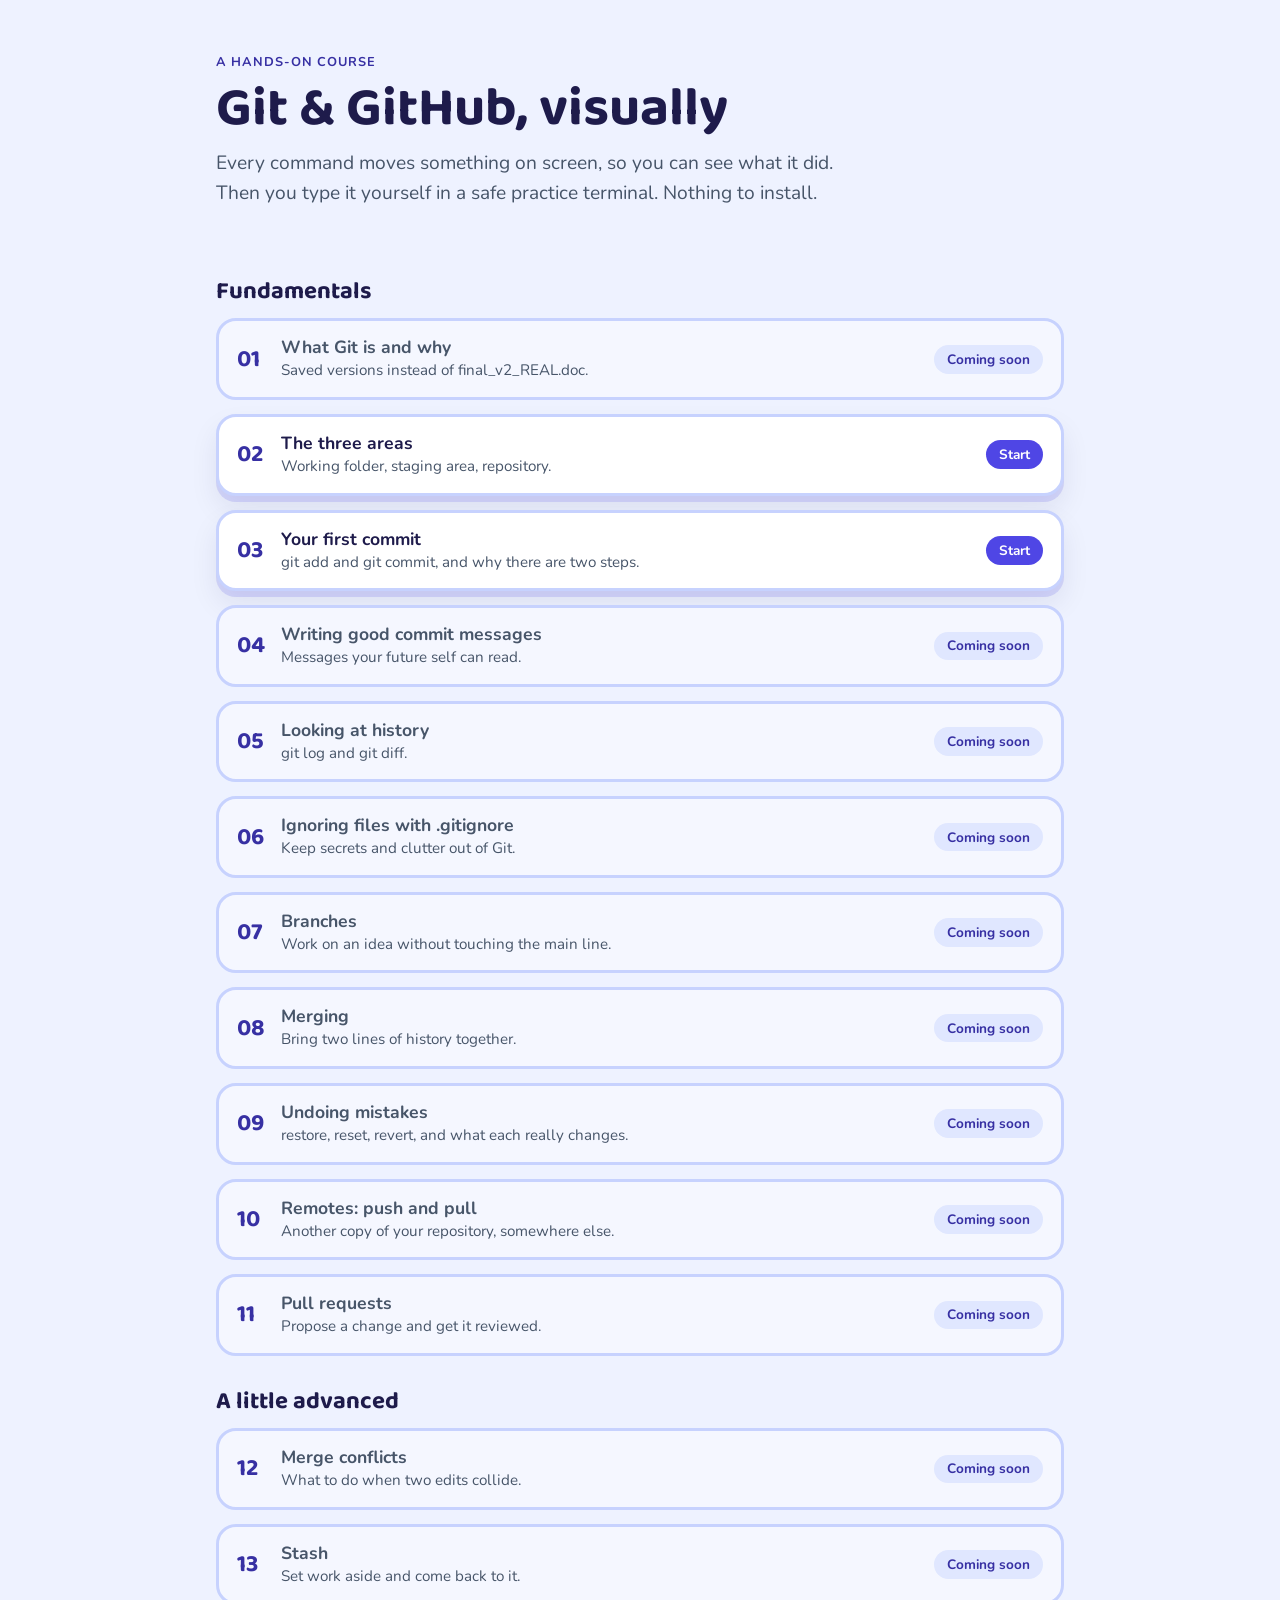
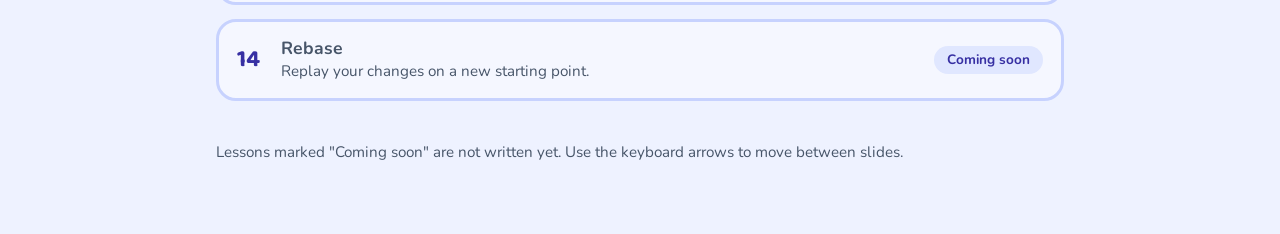
==== index.html @ 4356d793 "Add Git course: engine, diagram, terminal, lessons 02-03, Pages workflow Static course site that tea" ====
<!doctype html>
<html lang="en">
<head>
  <meta charset="utf-8">
  <meta name="viewport" content="width=device-width, initial-scale=1">
  <title>Git &amp; GitHub, Visually</title>
  <meta name="description" content="Learn Git and GitHub by watching commands move your files, then trying them yourself.">
  <link rel="preconnect" href="https://fonts.googleapis.com">
  <link rel="preconnect" href="https://fonts.gstatic.com" crossorigin>
  <link href="https://fonts.googleapis.com/css2?family=Baloo+2:wght@600;700&family=Nunito:wght@400;600;700&display=swap" rel="stylesheet">
  <link rel="stylesheet" href="css/style.css">
</head>
<body>
  <a class="skip" href="#lessons">Skip to lessons</a>
  <div class="page">
    <header class="hero">
      <p class="eyebrow">A hands-on course</p>
      <h1>Git &amp; GitHub, visually</h1>
      <p class="lead">Every command moves something on screen, so you can see what it did. Then you type it yourself in a safe practice terminal. Nothing to install.</p>
    </header>

    <main id="lessons" class="lesson-groups" aria-label="Lessons"></main>

    <footer class="site-foot">
      <p>Lessons marked "Coming soon" are not written yet. Use the keyboard arrows to move between slides.</p>
    </footer>
  </div>

  <script src="js/lessons-list.js"></script>
  <script>
    (function () {
      var root = document.getElementById('lessons');
      var groups = {};
      window.LESSON_LIST.forEach(function (l) {
        if (!groups[l.group]) {
          var sec = document.createElement('section');
          var h = document.createElement('h2');
          h.textContent = l.group;
          var ol = document.createElement('ol');
          ol.className = 'lesson-cards';
          sec.appendChild(h);
          sec.appendChild(ol);
          root.appendChild(sec);
          groups[l.group] = ol;
        }
        var li = document.createElement('li');
        var ready = !!l.file;
        var card = document.createElement(ready ? 'a' : 'div');
        card.className = 'lesson-card' + (ready ? '' : ' soon');
        if (ready) card.href = 'lesson.html?id=' + l.id;
        var num = document.createElement('span');
        num.className = 'lesson-num';
        num.textContent = l.id;
        num.setAttribute('aria-hidden', 'true');
        var body = document.createElement('span');
        body.className = 'lesson-body';
        var t = document.createElement('span');
        t.className = 'lesson-title';
        t.textContent = l.title;
        var b = document.createElement('span');
        b.className = 'lesson-blurb';
        b.textContent = l.blurb;
        body.appendChild(t);
        body.appendChild(b);
        var tag = document.createElement('span');
        tag.className = 'lesson-tag';
        tag.textContent = ready ? 'Start' : 'Coming soon';
        card.appendChild(num);
        card.appendChild(body);
        card.appendChild(tag);
        li.appendChild(card);
        groups[l.group].appendChild(li);
      });
    })();
  </script>
</body>
</html>
---- css/style.css ----
/* Git Course: friendly, chunky "clay" look. Colors are tokens; text always passes 4.5:1. */
:root {
  --bg: #eef2ff;
  --card: #ffffff;
  --fg: #1e1b4b;
  --muted: #475569;
  --primary: #4f46e5;
  --primary-dark: #3730a3;
  --on-primary: #ffffff;
  --accent: #ea580c;
  --border: #c7d2fe;
  --ring: #4f46e5;

  --working-bg: #fff7ed;
  --working-line: #ea580c;
  --staging-bg: #fefce8;
  --staging-line: #a16207;
  --repo-bg: #ecfdf5;
  --repo-line: #047857;
  --saved-bg: #d1fae5;
  --modified-bg: #ffedd5;

  --term-bg: #14123a;
  --term-fg: #e0e7ff;
  --term-prompt: #86efac;
  --term-err: #fca5a5;
  --term-note: #a5b4fc;

  --radius: 20px;
  --shadow: 0 6px 0 rgba(79, 70, 229, 0.16), 0 14px 28px rgba(30, 27, 75, 0.08);
  --font-head: "Baloo 2", "Nunito", system-ui, sans-serif;
  --font-body: "Nunito", system-ui, -apple-system, "Segoe UI", sans-serif;
  --font-mono: ui-monospace, "Cascadia Mono", "SF Mono", Consolas, "Liberation Mono", monospace;

  --t-fast: 160ms;
  --t-move: 650ms;
}

*, *::before, *::after { box-sizing: border-box; }
html { -webkit-text-size-adjust: 100%; }
body {
  margin: 0;
  background: var(--bg);
  color: var(--fg);
  font: 400 1.0625rem/1.55 var(--font-body);
}
h1, h2, h3 { font-family: var(--font-head); line-height: 1.15; margin: 0 0 .5rem; }
p { margin: 0 0 .85rem; }
code {
  font-family: var(--font-mono);
  font-size: .92em;
  background: #e0e7ff;
  padding: .1em .4em;
  border-radius: 6px;
}
a { color: var(--primary-dark); }
:focus-visible { outline: 3px solid var(--ring); outline-offset: 3px; border-radius: 6px; }
.sr-only { position: absolute; width: 1px; height: 1px; overflow: hidden; clip: rect(0 0 0 0); white-space: nowrap; }
.skip { position: absolute; left: -999px; top: 8px; background: var(--primary); color: var(--on-primary); padding: .6rem 1rem; border-radius: 10px; z-index: 10; }
.skip:focus { left: 8px; }
.eyebrow { font: 700 .8rem/1 var(--font-body); letter-spacing: .08em; text-transform: uppercase; color: var(--primary-dark); margin-bottom: .6rem; }

/* ---------- buttons ---------- */
.btn {
  display: inline-flex; align-items: center; justify-content: center; gap: .4rem;
  min-height: 44px; padding: .55rem 1.2rem;
  font: 700 1rem var(--font-body);
  border: 3px solid var(--primary); border-radius: 999px;
  cursor: pointer; text-decoration: none;
  transition: transform var(--t-fast) ease-out, box-shadow var(--t-fast) ease-out, background var(--t-fast) ease-out;
}
.btn-primary { background: var(--primary); color: var(--on-primary); box-shadow: 0 4px 0 var(--primary-dark); }
.btn-secondary { background: var(--card); color: var(--primary-dark); box-shadow: 0 4px 0 var(--border); }
.btn:hover:not(:disabled) { transform: translateY(-1px); }
.btn:active:not(:disabled) { transform: translateY(3px); box-shadow: 0 1px 0 var(--primary-dark); }
.btn:disabled { opacity: .5; cursor: not-allowed; box-shadow: none; }
.btn-small { min-height: 44px; padding: .4rem 1rem; font-size: .95rem; }

/* ---------- home page ---------- */
.page { max-width: 880px; margin: 0 auto; padding: 24px 16px 56px; }
.hero { padding: 32px 0 24px; }
.hero h1 { font-size: clamp(2.2rem, 6vw, 3.4rem); }
.lead { font-size: 1.2rem; color: var(--muted); max-width: 40rem; }
.lesson-groups h2 { font-size: 1.5rem; margin: 2rem 0 .8rem; }
.lesson-cards { list-style: none; margin: 0; padding: 0; display: grid; gap: 14px; }
.lesson-card {
  display: flex; align-items: center; gap: 16px;
  background: var(--card); border: 3px solid var(--border); border-radius: var(--radius);
  padding: 14px 18px; min-height: 76px; text-decoration: none; color: var(--fg);
  box-shadow: var(--shadow);
  transition: transform var(--t-fast) ease-out, border-color var(--t-fast) ease-out;
}
a.lesson-card:hover { transform: translateY(-2px); border-color: var(--primary); }
.lesson-card.soon { background: #f5f7ff; box-shadow: none; color: var(--muted); }
.lesson-num { font: 700 1.5rem var(--font-head); color: var(--primary-dark); min-width: 2ch; }
.lesson-body { display: grid; flex: 1; }
.lesson-title { font: 700 1.1rem var(--font-body); }
.lesson-blurb { color: var(--muted); font-size: .95rem; }
.lesson-tag { font: 700 .85rem var(--font-body); padding: .3rem .8rem; border-radius: 999px; background: #e0e7ff; color: var(--primary-dark); white-space: nowrap; }
a.lesson-card .lesson-tag { background: var(--primary); color: var(--on-primary); }
.site-foot { margin-top: 2.5rem; color: var(--muted); font-size: .95rem; }

/* ---------- lesson shell ---------- */
.app { max-width: 1120px; margin: 0 auto; padding: 16px 16px 32px; }
.loading, .message { padding: 48px 0; text-align: center; }
.lesson-head { display: flex; flex-wrap: wrap; align-items: center; gap: 8px 20px; margin-bottom: 8px; }
.lesson-head .back { font-weight: 700; min-height: 44px; display: inline-flex; align-items: center; }
.lesson-name { margin: 0; font-weight: 700; flex: 1; }
.slide-count { margin: 0; color: var(--muted); font-size: .95rem; }
.dots { display: flex; gap: 4px; margin-bottom: 16px; flex-wrap: wrap; }
.dot {
  width: 44px; height: 44px; padding: 0; border: 0; background: transparent; cursor: pointer; position: relative;
}
.dot::after {
  content: ""; position: absolute; left: 6px; right: 6px; top: 50%; height: 10px; margin-top: -5px;
  background: var(--border); border-radius: 999px; transition: background var(--t-fast);
}
.dot.done::after { background: var(--primary); opacity: .55; }
.dot[aria-current="step"]::after { background: var(--primary); opacity: 1; }

.stage { min-height: 60vh; }
.slide {
  display: grid; gap: 24px;
  grid-template-columns: minmax(0, 5fr) minmax(0, 7fr);
  align-items: start;
  background: var(--card); border: 3px solid var(--border); border-radius: var(--radius);
  padding: 28px; box-shadow: var(--shadow);
  animation: slide-in 320ms ease-out;
}
@keyframes slide-in { from { opacity: 0; transform: translateY(8px); } to { opacity: 1; transform: none; } }
.slide h2 { font-size: clamp(1.6rem, 3.4vw, 2.2rem); outline: none; }
.prose p { max-width: 38rem; }
.slide-practice .terminal { grid-column: 1 / -1; }
.slide-recap { grid-template-columns: 1fr; }
.recap-list { padding-left: 1.2rem; margin: 1rem 0 0; }
.recap-list li { margin-bottom: .6rem; max-width: 40rem; }

.slide-nav { display: flex; justify-content: space-between; gap: 12px; margin-top: 20px; }

/* ---------- diagram ---------- */
.diagram-box { background: #f8faff; border: 3px solid var(--border); border-radius: var(--radius); padding: 8px; }
.diagram-svg { display: block; width: 100%; height: auto; font-family: var(--font-body); }

.zone rect { fill: var(--card); stroke-width: 3; transition: opacity 300ms; }
.zone-working rect { fill: var(--working-bg); stroke: var(--working-line); }
.zone-staging rect { fill: var(--staging-bg); stroke: var(--staging-line); }
.zone-repo rect { fill: var(--repo-bg); stroke: var(--repo-line); }
.zone.inactive rect { stroke-dasharray: 8 6; opacity: .7; }
.zone-title { font: 700 22px var(--font-head); fill: var(--fg); text-anchor: middle; }
.zone-sub { font: 600 15px var(--font-body); fill: var(--muted); text-anchor: middle; }

.placeholder { opacity: 0; transition: opacity 300ms; pointer-events: none; }
.placeholder.visible { opacity: 1; }
.placeholder-text { font: 700 19px var(--font-body); fill: var(--fg); text-anchor: middle; }
.placeholder-sub { font: 600 16px var(--font-mono); fill: var(--muted); text-anchor: middle; }

.arrow path { fill: none; stroke: #94a3b8; stroke-width: 3; stroke-linejoin: round; transition: stroke var(--t-fast), stroke-width var(--t-fast); }
.arrow text { font: 700 17px var(--font-mono); fill: var(--muted); text-anchor: middle; }
.arrow-head { fill: #94a3b8; }
.arrow.active path { stroke: var(--accent); stroke-width: 5; }
.arrow.active text { fill: var(--fg); font-size: 18px; }

.item { opacity: 0; transition: transform var(--t-move) cubic-bezier(.2, .8, .2, 1), opacity 350ms ease-out; }
.item.shown { opacity: 1; }
.item-chip rect { fill: #fff; stroke: var(--fg); stroke-width: 2.5; }
.chip-name { font: 700 16px var(--font-mono); fill: var(--fg); }
.chip-badge { font: 700 13px var(--font-body); fill: var(--fg); text-anchor: end; }
.chip-untracked rect { stroke-dasharray: 6 4; }
.chip-staged rect { fill: #fef9c3; }
.chip-modified rect { fill: var(--modified-bg); }
.chip-saved rect { fill: var(--saved-bg); }
.item-commit circle { fill: var(--repo-line); stroke: #fff; stroke-width: 3; }
.commit-hash { font: 700 14px var(--font-mono); fill: var(--fg); text-anchor: middle; }
.item-tag rect { fill: var(--fg); }
.tag-text { font: 700 14px var(--font-mono); fill: #fff; text-anchor: middle; }

/* ---------- command card, captions, controls ---------- */
.slide-visual { display: grid; gap: 12px; min-width: 0; }
.cmd-card { background: var(--term-bg); color: var(--term-fg); border-radius: 16px; padding: 12px 16px; font-family: var(--font-mono); min-height: 96px; }
.cmd-line { margin: 0; min-height: 1.5em; color: var(--term-prompt); font-weight: 700; word-break: break-word; }
.cmd-out { margin: .4rem 0 0; white-space: pre-wrap; word-break: break-word; font: inherit; font-size: .88rem; max-height: 14rem; overflow: auto; }
.cmd-out.empty { color: var(--term-note); font-family: var(--font-body); font-style: italic; }
.caption { margin: 0; font-weight: 600; min-height: 3.2em; }
.controls { display: flex; flex-wrap: wrap; align-items: center; gap: 10px; }
.step-progress { color: var(--muted); font-weight: 600; margin-left: 4px; }

/* ---------- practice ---------- */
.tasks { list-style: none; padding: 0; margin: 1rem 0; display: grid; gap: 8px; }
.task { display: grid; grid-template-columns: 5.5rem 1fr; gap: 10px; align-items: baseline; padding: 10px 12px; border: 3px solid var(--border); border-radius: 14px; background: #fff; }
.task-state { font: 700 .85rem var(--font-body); color: var(--muted); }
.task[data-state="current"] { border-color: var(--primary); background: #eef2ff; }
.task[data-state="current"] .task-state { color: var(--primary-dark); }
.task[data-state="done"] { background: var(--saved-bg); border-color: var(--repo-line); }
.task[data-state="done"] .task-state { color: var(--repo-line); }
.hint { background: var(--staging-bg); border: 3px solid var(--staging-line); border-radius: 14px; padding: 10px 14px; margin-top: 12px; }
.practice-status { margin-top: 12px; font-weight: 700; }
.practice-status.ok { background: var(--saved-bg); border: 3px solid var(--repo-line); border-radius: 14px; padding: 10px 14px; }

.terminal { background: var(--term-bg); color: var(--term-fg); border-radius: 16px; font-family: var(--font-mono); font-size: .95rem; overflow: hidden; }
.term-out { height: 15rem; overflow: auto; padding: 12px 16px 4px; }
.term-line { white-space: pre-wrap; word-break: break-word; }
.term-cmd { color: var(--term-prompt); font-weight: 700; margin-top: .4rem; }
.term-err { color: var(--term-err); }
.term-note { color: var(--term-note); font-family: var(--font-body); }
.term-form { display: flex; align-items: center; gap: .6rem; padding: 4px 16px 14px; }
.term-prompt { color: var(--term-prompt); font-weight: 700; white-space: nowrap; }
.term-input { flex: 1; min-width: 0; min-height: 44px; background: transparent; border: 0; border-bottom: 2px solid #4338ca; color: var(--term-fg); font: inherit; caret-color: var(--term-prompt); }
.term-input:focus-visible { outline: none; border-bottom-color: var(--term-prompt); }
.terminal :focus-visible { outline-color: var(--term-prompt); }

/* ---------- small screens ---------- */
@media (max-width: 900px) {
  .slide { grid-template-columns: minmax(0, 1fr); padding: 20px 16px; }
  .term-out { height: 13rem; }
}
@media (max-width: 480px) {
  .lesson-card { flex-wrap: wrap; }
  .term-prompt { display: none; }
  .task { grid-template-columns: 1fr; gap: 2px; }
}

/* ---------- reduced motion: no gliding, no fades ---------- */
@media (prefers-reduced-motion: reduce) {
  *, *::before, *::after { animation-duration: 1ms !important; transition-duration: 1ms !important; }
}
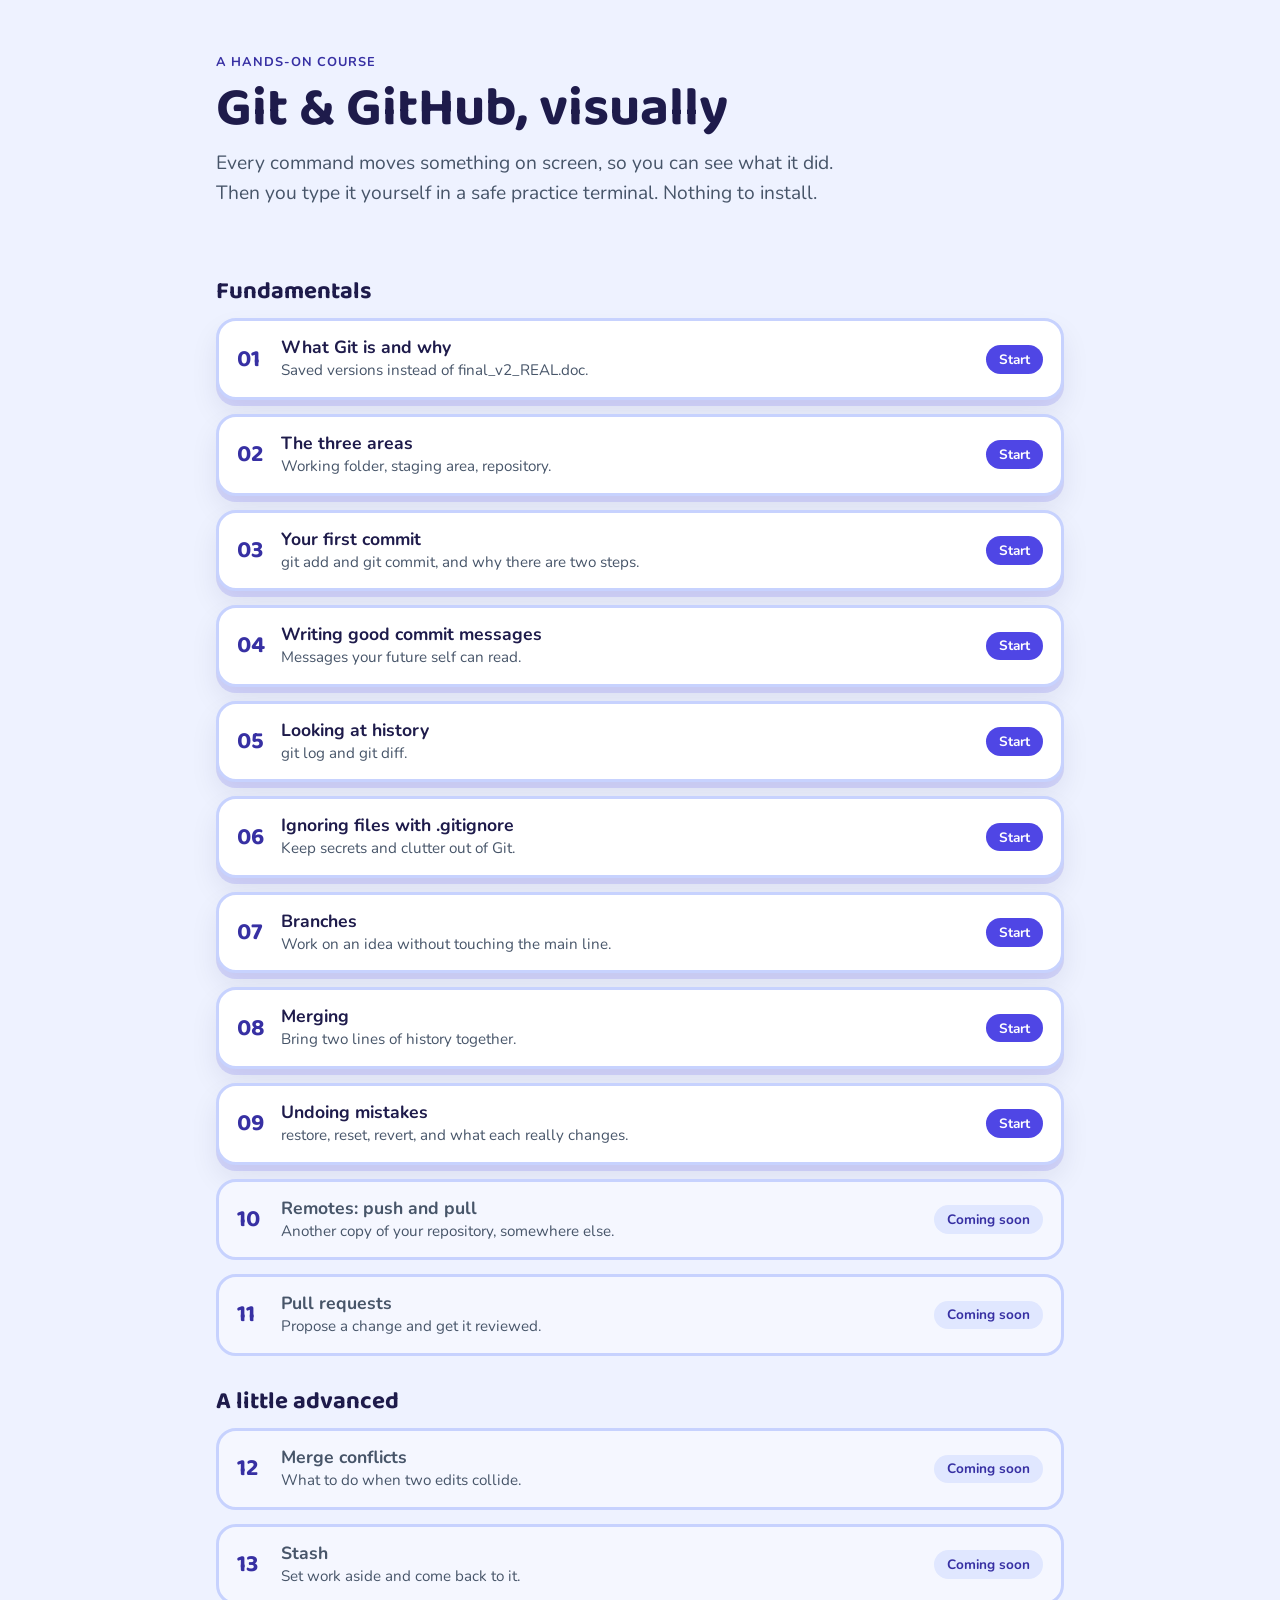
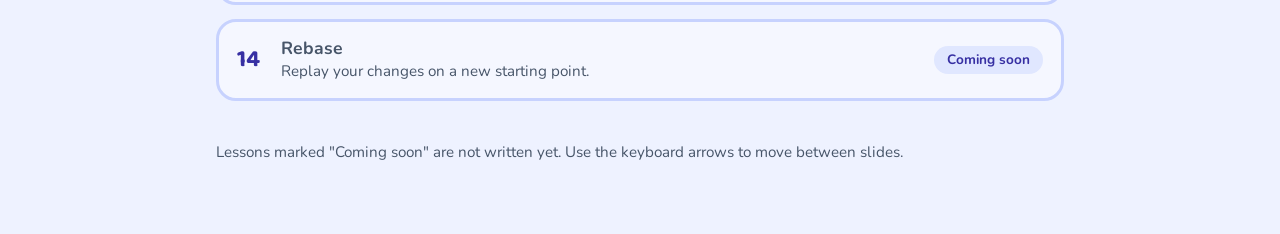
==== commit 8153bb4e: "Stamp file links with the commit so browsers never run stale code GitHub Pages caches files for 10 m" ====
--- a/index.html
+++ b/index.html
@@ -8,7 +8,7 @@
   <link rel="preconnect" href="https://fonts.googleapis.com">
   <link rel="preconnect" href="https://fonts.gstatic.com" crossorigin>
   <link href="https://fonts.googleapis.com/css2?family=Baloo+2:wght@600;700&family=Nunito:wght@400;600;700&display=swap" rel="stylesheet">
-  <link rel="stylesheet" href="css/style.css">
+  <link rel="stylesheet" href="css/style.css?v=__VERSION__">
 </head>
 <body>
   <a class="skip" href="#lessons">Skip to lessons</a>
@@ -26,7 +26,7 @@
     </footer>
   </div>
 
-  <script src="js/lessons-list.js"></script>
+  <script src="js/lessons-list.js?v=__VERSION__"></script>
   <script>
     (function () {
       var root = document.getElementById('lessons');
--- a/css/style.css
+++ b/css/style.css
@@ -223,3 +223,85 @@
 @media (prefers-reduced-motion: reduce) {
   *, *::before, *::after { animation-duration: 1ms !important; transition-duration: 1ms !important; }
 }
+
+/* ---------- story slides (lesson visuals made of plain HTML) ---------- */
+.story-visual { align-content: center; }
+.reveal { opacity: 0; animation: reveal 520ms ease-out forwards; }
+@keyframes reveal { from { opacity: 0; transform: translateY(14px); } to { opacity: 1; transform: none; } }
+
+.file-pile { list-style: none; margin: 0; padding: 0; display: grid; gap: 10px; justify-items: start; }
+.file-pile li {
+  font: 700 1rem var(--font-mono); background: #fff; border: 3px solid var(--fg); border-radius: 12px;
+  padding: 8px 14px; max-width: 100%; overflow-wrap: anywhere;
+}
+.file-pile li:nth-child(odd) { transform: rotate(-.6deg); }
+.file-pile li:nth-child(even) { margin-left: 18px; transform: rotate(.6deg); }
+.file-pile .pile-q { border: 0; background: transparent; font: 700 3rem var(--font-head); color: var(--accent); padding: 0 14px; }
+
+.benefit-grid { display: grid; grid-template-columns: repeat(2, minmax(0, 1fr)); gap: 14px; }
+.benefit { background: #fff; border: 3px solid var(--border); border-radius: 16px; padding: 14px 16px; box-shadow: 0 4px 0 var(--border); }
+.benefit h3 { font-size: 1.2rem; color: var(--primary-dark); }
+.benefit p { margin: 0; font-size: .98rem; }
+
+.two-boxes { display: grid; gap: 12px; justify-items: stretch; }
+.box { border: 3px solid var(--fg); border-radius: 18px; padding: 16px 18px; }
+.box h3 { font-size: 1.5rem; margin-bottom: 0; }
+.box p { margin: .2rem 0 0; }
+.box .where { font-weight: 700; color: var(--muted); margin-bottom: .6rem; }
+.box-local { background: var(--working-bg); border-color: var(--working-line); }
+.box-remote { background: var(--repo-bg); border-color: var(--repo-line); }
+.box-link { text-align: center; font-weight: 700; color: var(--muted); }
+.box-link span::before { content: "↕ "; color: var(--accent); }
+
+@media (max-width: 480px) { .benefit-grid { grid-template-columns: 1fr; } }
+
+/* ---------- lesson 4 and 6 visuals, slide notes ---------- */
+.msg-compare { display: grid; grid-template-columns: repeat(2, minmax(0, 1fr)); gap: 14px; }
+.msg-col { border: 3px solid var(--fg); border-radius: 16px; padding: 12px 16px; }
+.msg-col h3 { font-size: 1.1rem; }
+.msg-col ul { margin: 0; padding-left: 1.1rem; font-family: var(--font-mono); font-size: .9rem; }
+.msg-col li { margin-bottom: .4rem; overflow-wrap: anywhere; }
+.msg-bad { background: var(--modified-bg); border-color: var(--working-line); }
+.msg-good { background: var(--saved-bg); border-color: var(--repo-line); }
+
+.folder-list { list-style: none; margin: 0; padding: 0; display: grid; gap: 10px; }
+.folder-list li { display: grid; grid-template-columns: minmax(0, 1fr) auto; gap: 2px 10px; align-items: center; background: #fff; border: 3px solid var(--border); border-radius: 14px; padding: 10px 14px; }
+.folder-list code { font-size: 1rem; font-weight: 700; }
+.folder-list small { grid-column: 1 / -1; color: var(--muted); }
+.folder-list .tag { font: 700 .8rem var(--font-body); padding: .2rem .7rem; border-radius: 999px; border: 2px solid var(--fg); }
+.folder-list .keep { background: var(--saved-bg); }
+.folder-list .skip { background: var(--modified-bg); }
+
+.note { background: var(--staging-bg); border: 3px solid var(--staging-line); border-radius: 14px; padding: 10px 14px; font-size: .98rem; }
+
+@media (max-width: 480px) { .msg-compare { grid-template-columns: 1fr; } }
+
+/* ---------- history lanes (branch lessons) ---------- */
+.history { opacity: 0; transition: opacity 300ms; }
+.history.visible { opacity: 1; }
+.history rect { fill: #fff; stroke: var(--border); stroke-width: 3; }
+.history-title { font: 700 18px var(--font-head); fill: var(--fg); }
+.history-hint { font: 600 16px var(--font-body); fill: var(--muted); text-anchor: middle; }
+.lane-line { stroke: #c7d2fe; stroke-width: 3; stroke-dasharray: 2 9; stroke-linecap: round; }
+.lane-label { font: 700 14px var(--font-mono); fill: var(--muted); }
+.edge { fill: none; stroke: #64748b; stroke-width: 4; stroke-linecap: round; opacity: 0; }
+.edge.shown { opacity: 1; transition: opacity 400ms ease-out 450ms; }
+.item-branch rect { fill: var(--fg); }
+.item-branch.current rect { fill: var(--primary); }
+.item-commit.lane-1 circle { fill: var(--primary); }
+.item-commit.lane-2 circle { fill: var(--accent); }
+
+/* ---------- lesson 7 and 9 visuals ---------- */
+.mini-graph { width: 100%; height: auto; background: #f8faff; border: 3px solid var(--border); border-radius: var(--radius); padding: 8px; }
+.mini-graph line, .mini-graph path { stroke: #64748b; stroke-width: 4; fill: none; stroke-linecap: round; }
+.mini-graph circle { fill: var(--repo-line); stroke: #fff; stroke-width: 3; }
+.mini-graph circle.alt { fill: var(--primary); }
+.mini-graph .lbl { font: 700 15px var(--font-mono); fill: var(--fg); }
+
+.undo-ladder { list-style: none; margin: 0; padding: 0; display: grid; gap: 10px; counter-reset: rung; }
+.undo-ladder li { counter-increment: rung; background: #fff; border: 3px solid var(--border); border-radius: 14px; padding: 10px 14px 10px 52px; position: relative; display: grid; gap: 2px; }
+.undo-ladder li::before { content: counter(rung); position: absolute; left: 14px; top: 10px; font: 700 1.3rem var(--font-head); color: var(--primary-dark); }
+.undo-ladder .where { font-weight: 700; }
+.undo-ladder code { justify-self: start; }
+.undo-ladder small { color: var(--muted); font-size: .92rem; }
+.undo-ladder li:nth-child(4) { border-color: var(--repo-line); background: var(--repo-bg); }
